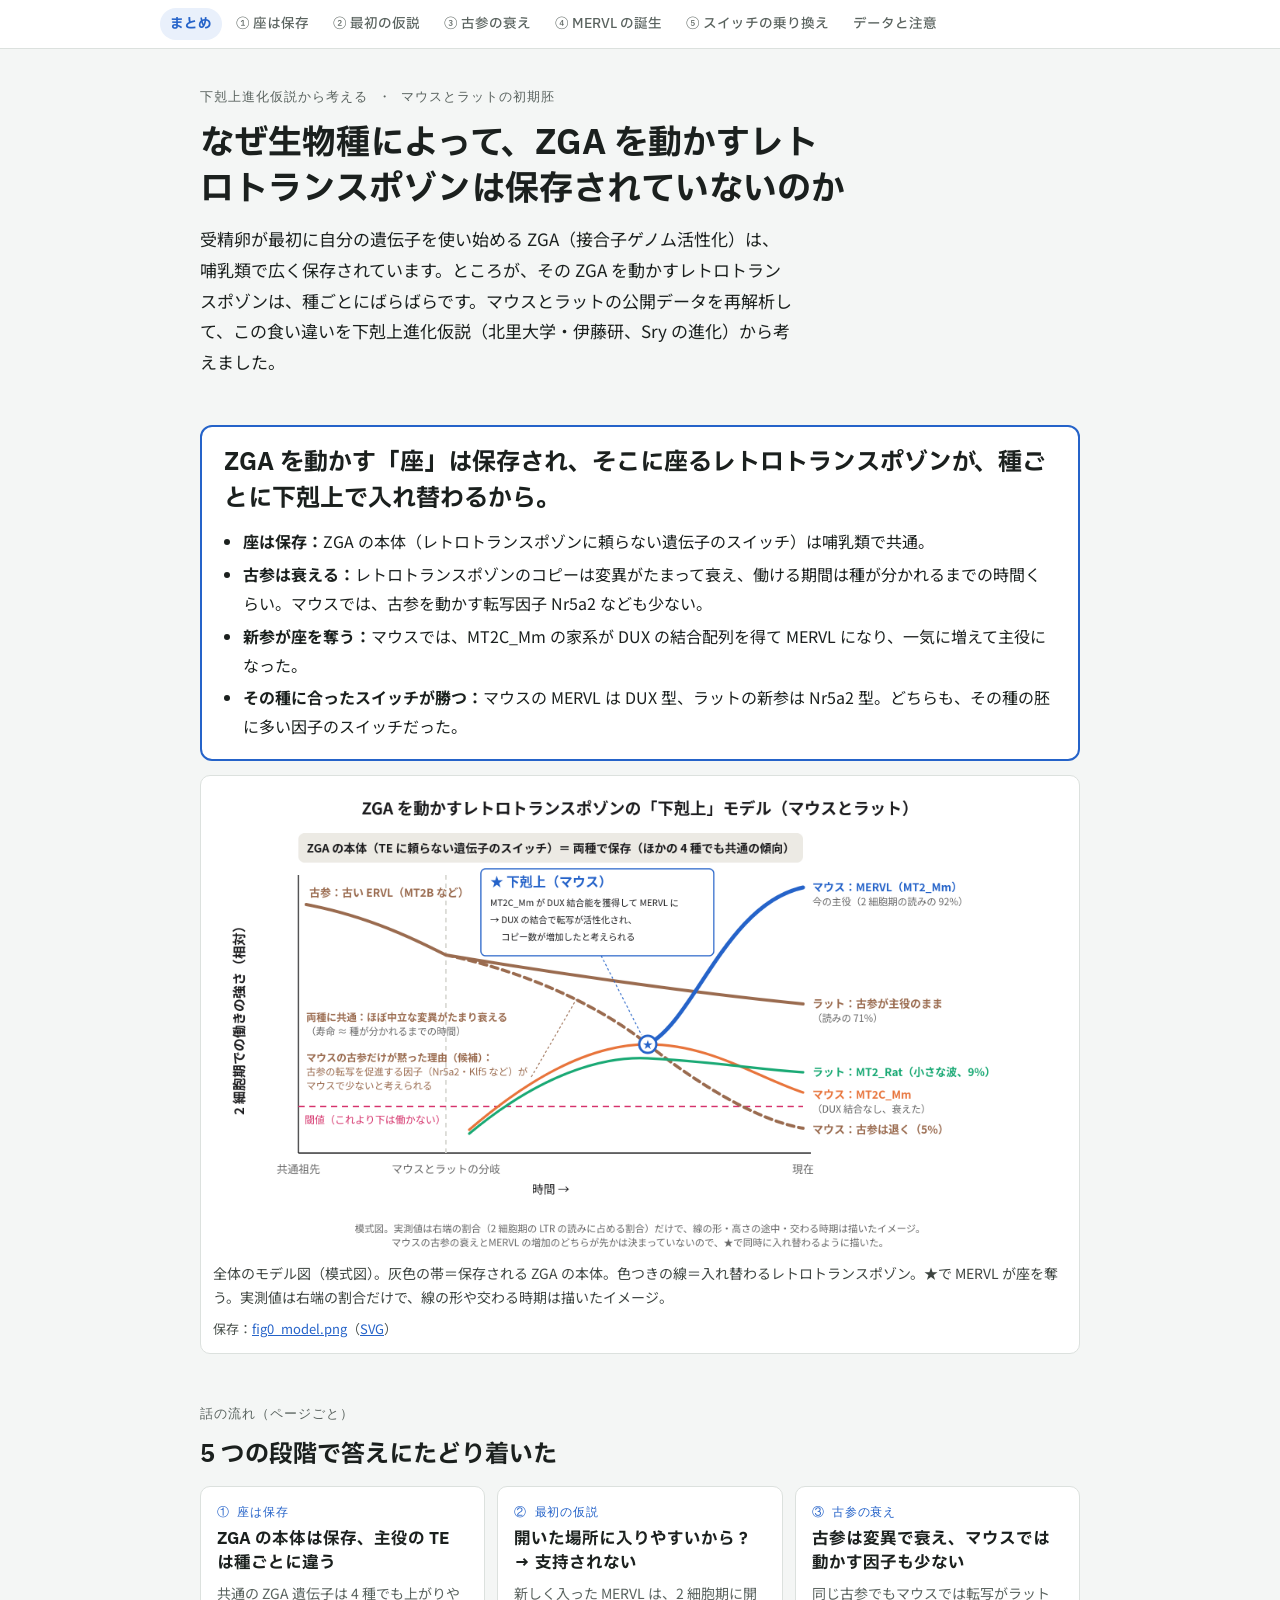
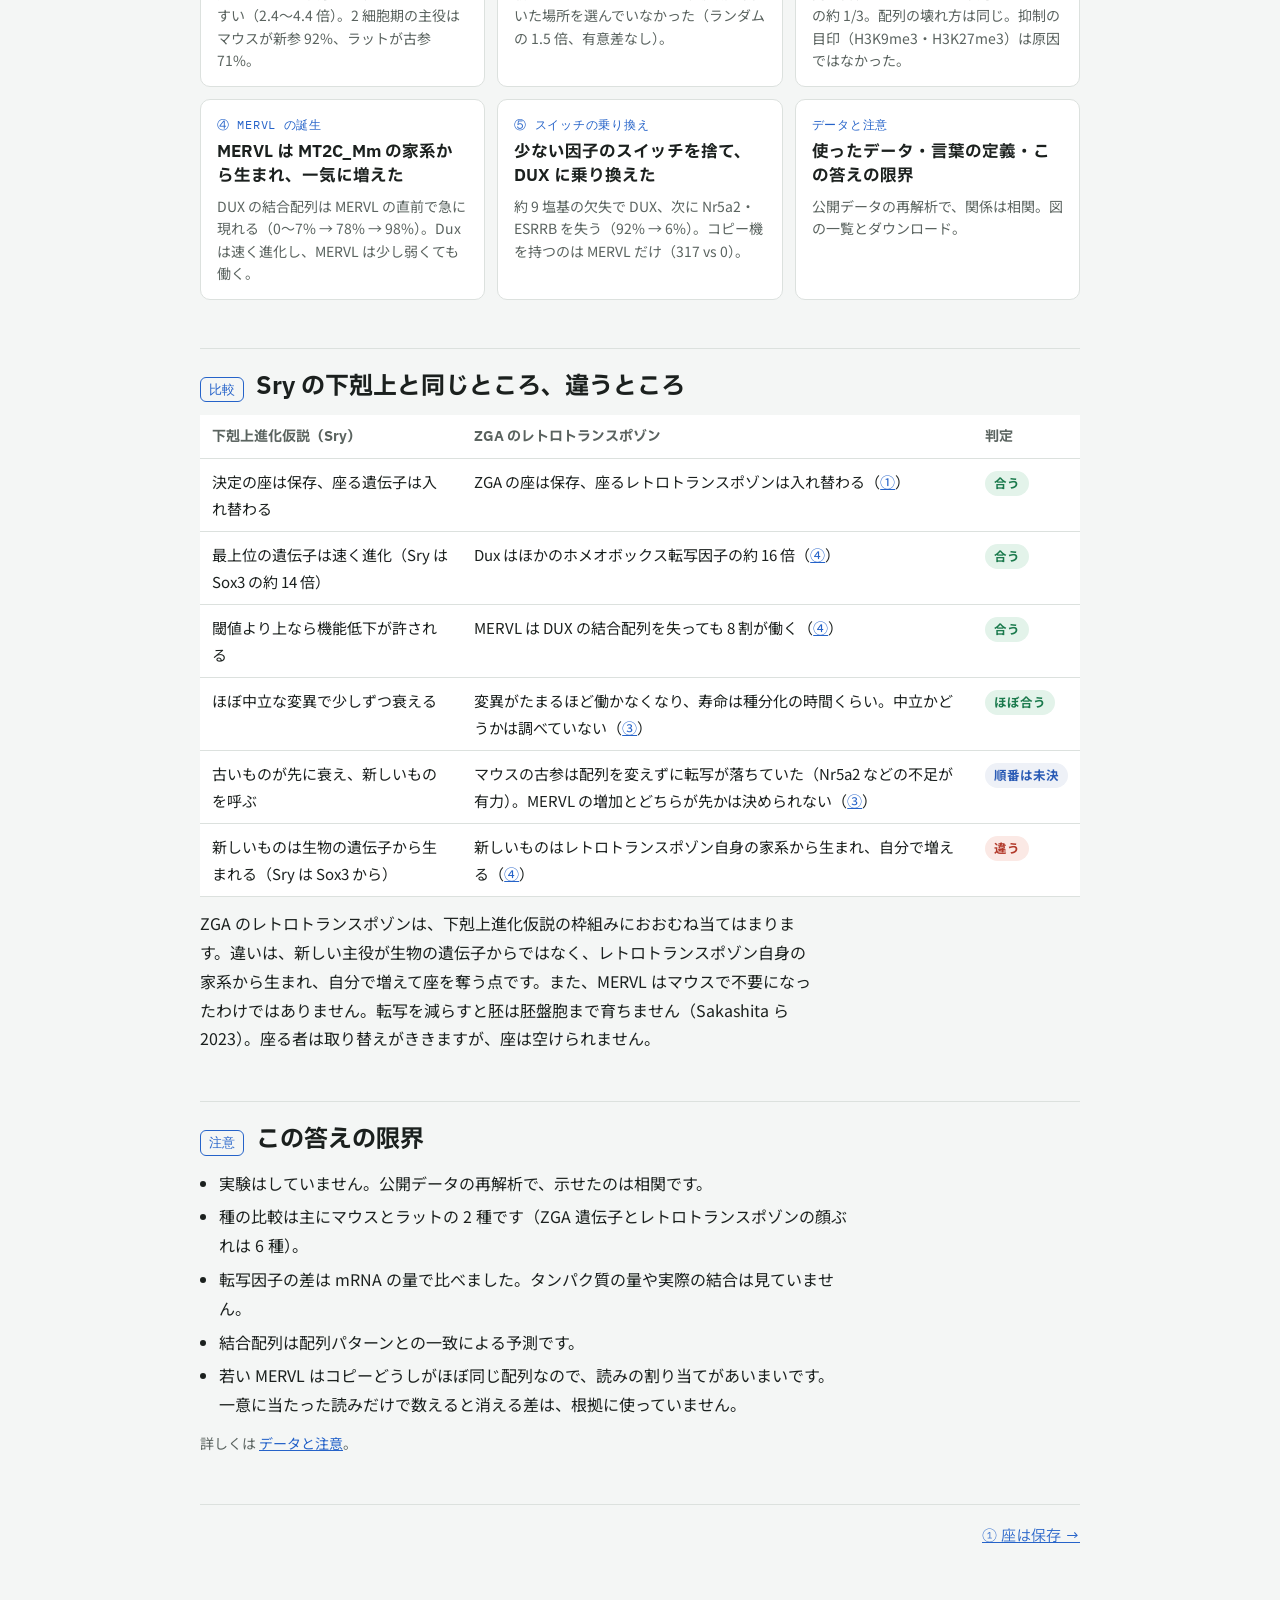
==== index.html @ dafab2cf "ZGA gekokujo site" ====
<!doctype html>
<html lang="ja"><head>
<meta name="robots" content="noindex"><meta charset="utf-8">
<meta name="viewport" content="width=device-width,initial-scale=1,viewport-fit=cover">
<style>:root{padding-top:env(safe-area-inset-top,0px);padding-bottom:env(safe-area-inset-bottom,0px)}img{max-width:100%}[hidden]{display:none!important}</style>
<title>レトロトランスポゾンの下剋上</title>
<meta name="claude:viewport-fit-sides" content="cover">
<link rel="preconnect" href="https://fonts.googleapis.com">
<link rel="stylesheet" href="https://fonts.googleapis.com/css2?family=IBM+Plex+Sans+JP:wght@500;700&family=Noto+Sans+JP:wght@400;500;700&family=IBM+Plex+Mono:wght@500&display=swap">
<link rel="stylesheet" href="style.css">
</head><body>
<nav class="site wrap" aria-label="ページ"><div class="in"><a href="index.html" aria-current="page">まとめ</a><a href="seat.html">① 座は保存</a><a href="insertion.html">② 最初の仮説</a><a href="decline.html">③ 古参の衰え</a><a href="origin.html">④ MERVL の誕生</a><a href="switch.html">⑤ スイッチの乗り換え</a><a href="methods.html">データと注意</a></div></nav>
<div class="wrap"><main>
<header class="page">
  <span class="kicker">下剋上進化仮説から考える ・ マウスとラットの初期胚</span>
  <h1>なぜ生物種によって、ZGA を動かすレトロトランスポゾンは保存されていないのか</h1>
  <p class="lead">受精卵が最初に自分の遺伝子を使い始める ZGA（接合子ゲノム活性化）は、哺乳類で広く保存されています。ところが、その ZGA を動かすレトロトランスポゾンは、種ごとにばらばらです。マウスとラットの公開データを再解析して、この食い違いを下剋上進化仮説（北里大学・伊藤研、Sry の進化）から考えました。</p>
</header>

<section>
  <div class="answer">
    <span class="big">ZGA を動かす「座」は保存され、そこに座るレトロトランスポゾンが、種ごとに下剋上で入れ替わるから。</span>
    <ul>
      <li><b>座は保存：</b>ZGA の本体（レトロトランスポゾンに頼らない遺伝子のスイッチ）は哺乳類で共通。</li>
      <li><b>古参は衰える：</b>レトロトランスポゾンのコピーは変異がたまって衰え、働ける期間は種が分かれるまでの時間くらい。マウスでは、古参を動かす転写因子 Nr5a2 なども少ない。</li>
      <li><b>新参が座を奪う：</b>マウスでは、MT2C_Mm の家系が DUX の結合配列を得て MERVL になり、一気に増えて主役になった。</li>
      <li><b>その種に合ったスイッチが勝つ：</b>マウスの MERVL は DUX 型、ラットの新参は Nr5a2 型。どちらも、その種の胚に多い因子のスイッチだった。</li>
    </ul>
  </div>
<div class="stack"><figure>
  <img src="figs/fig0_model.png" alt="横軸が時間、縦軸が 2 細胞期での働きの強さ。古い ERVL がマウスで衰え、DUX の結合配列を得た MERVL が主役になる。ラットでは古い ERVL が残る。" loading="lazy">
  <figcaption>全体のモデル図（模式図）。灰色の帯＝保存される ZGA の本体。色つきの線＝入れ替わるレトロトランスポゾン。★で MERVL が座を奪う。実測値は右端の割合だけで、線の形や交わる時期は描いたイメージ。</figcaption>
  <span class="dl">保存：<a href="figs/fig0_model.png" download>fig0_model.png</a>（<a href="figs/fig0_model.svg" download>SVG</a>）</span>
</figure></div>
</section>

<section>
  <span class="kicker">話の流れ（ページごと）</span>
  <h2>5 つの段階で答えにたどり着いた</h2>
  <div class="cards">
    <a class="card" href="seat.html"><span class="n">① 座は保存</span><b>ZGA の本体は保存、主役の TE は種ごとに違う</b><span class="s">共通の ZGA 遺伝子は 4 種でも上がりやすい（2.4〜4.4 倍）。2 細胞期の主役はマウスが新参 92%、ラットが古参 71%。</span></a>
    <a class="card" href="insertion.html"><span class="n">② 最初の仮説</span><b>開いた場所に入りやすいから？ → 支持されない</b><span class="s">新しく入った MERVL は、2 細胞期に開いた場所を選んでいなかった（ランダムの 1.5 倍、有意差なし）。</span></a>
    <a class="card" href="decline.html"><span class="n">③ 古参の衰え</span><b>古参は変異で衰え、マウスでは動かす因子も少ない</b><span class="s">同じ古参でもマウスでは転写がラットの約 1/3。配列の壊れ方は同じ。抑制の目印（H3K9me3・H3K27me3）は原因ではなかった。</span></a>
    <a class="card" href="origin.html"><span class="n">④ MERVL の誕生</span><b>MERVL は MT2C_Mm の家系から生まれ、一気に増えた</b><span class="s">DUX の結合配列は MERVL の直前で急に現れる（0〜7% → 78% → 98%）。Dux は速く進化し、MERVL は少し弱くても働く。</span></a>
    <a class="card" href="switch.html"><span class="n">⑤ スイッチの乗り換え</span><b>少ない因子のスイッチを捨て、DUX に乗り換えた</b><span class="s">約 9 塩基の欠失で DUX、次に Nr5a2・ESRRB を失う（92% → 6%）。コピー機を持つのは MERVL だけ（317 vs 0）。</span></a>
    <a class="card" href="methods.html"><span class="n">データと注意</span><b>使ったデータ・言葉の定義・この答えの限界</b><span class="s">公開データの再解析で、関係は相関。図の一覧とダウンロード。</span></a>
  </div>
</section>

<section class="stage">
  <div class="stagehead"><span class="step">比較</span><h2>Sry の下剋上と同じところ、違うところ</h2></div>
  <div class="tablewrap">
    <table>
      <thead><tr><th>下剋上進化仮説（Sry）</th><th>ZGA のレトロトランスポゾン</th><th>判定</th></tr></thead>
      <tbody>
        <tr><td>決定の座は保存、座る遺伝子は入れ替わる</td><td>ZGA の座は保存、座るレトロトランスポゾンは入れ替わる（<a href="seat.html">①</a>）</td><td><span class="pill ok">合う</span></td></tr>
        <tr><td>最上位の遺伝子は速く進化（Sry は Sox3 の約 14 倍）</td><td>Dux はほかのホメオボックス転写因子の約 16 倍（<a href="origin.html">④</a>）</td><td><span class="pill ok">合う</span></td></tr>
        <tr><td>閾値より上なら機能低下が許される</td><td>MERVL は DUX の結合配列を失っても 8 割が働く（<a href="origin.html">④</a>）</td><td><span class="pill ok">合う</span></td></tr>
        <tr><td>ほぼ中立な変異で少しずつ衰える</td><td>変異がたまるほど働かなくなり、寿命は種分化の時間くらい。中立かどうかは調べていない（<a href="decline.html">③</a>）</td><td><span class="pill ok">ほぼ合う</span></td></tr>
        <tr><td>古いものが先に衰え、新しいものを呼ぶ</td><td>マウスの古参は配列を変えずに転写が落ちていた（Nr5a2 などの不足が有力）。MERVL の増加とどちらが先かは決められない（<a href="decline.html">③</a>）</td><td><span class="pill mid">順番は未決</span></td></tr>
        <tr><td>新しいものは生物の遺伝子から生まれる（Sry は Sox3 から）</td><td>新しいものはレトロトランスポゾン自身の家系から生まれ、自分で増える（<a href="origin.html">④</a>）</td><td><span class="pill no">違う</span></td></tr>
      </tbody>
    </table>
  </div>
  <p>ZGA のレトロトランスポゾンは、下剋上進化仮説の枠組みにおおむね当てはまります。違いは、新しい主役が生物の遺伝子からではなく、レトロトランスポゾン自身の家系から生まれ、自分で増えて座を奪う点です。また、MERVL はマウスで不要になったわけではありません。転写を減らすと胚は胚盤胞まで育ちません（Sakashita ら 2023）。座る者は取り替えがききますが、座は空けられません。</p>
</section>

<section class="stage">
  <div class="stagehead"><span class="step">注意</span><h2>この答えの限界</h2></div>
  <ul class="plain">
    <li>実験はしていません。公開データの再解析で、示せたのは相関です。</li>
    <li>種の比較は主にマウスとラットの 2 種です（ZGA 遺伝子とレトロトランスポゾンの顔ぶれは 6 種）。</li>
    <li>転写因子の差は mRNA の量で比べました。タンパク質の量や実際の結合は見ていません。</li>
    <li>結合配列は配列パターンとの一致による予測です。</li>
    <li>若い MERVL はコピーどうしがほぼ同じ配列なので、読みの割り当てがあいまいです。一意に当たった読みだけで数えると消える差は、根拠に使っていません。</li>
  </ul>
  <p class="note">詳しくは <a href="methods.html">データと注意</a>。</p>
</section>

<div class="pager"><span></span><a href="seat.html">① 座は保存 →</a></div>
</main></div>
</body></html>
---- style.css ----
/* Layout: one reading column per page; a sticky page nav on top; the answer first, then evidence blocks, each a slide-sized unit with its figure. */
:root{
  --bg:#f4f6f5; --surface:#ffffff; --fg:#1b201e; --muted:#5a635f; --line:#dce1de;
  --new:#2563c9; --old:#9a6b4f; --rat:#19a974; --hl:#e9f0fb; --warn:#c2402f;
  --okbg:#e3f3ea; --okfg:#1b7a4d; --midbg:#eef1f7; --midfg:#2a5bb5; --nobg:#fbe9e5; --nofg:#b23a2b;
  --f-display:"IBM Plex Sans JP","Noto Sans JP",system-ui,sans-serif;
  --f-body:"Noto Sans JP","Hiragino Sans",system-ui,sans-serif;
  --f-mono:"IBM Plex Mono",ui-monospace,monospace;
}
@media (prefers-color-scheme: dark){:root:not([data-theme="light"]){
  --bg:#131716; --surface:#1c2120; --fg:#e7ebe9; --muted:#a2aba6; --line:#313835;
  --new:#6d9cf0; --old:#c99878; --rat:#4fcf9b; --hl:#1d2638; --warn:#ef7a68;
  --okbg:#183326; --okfg:#7fd6a6; --midbg:#1d2638; --midfg:#9dbcf3; --nobg:#3a201b; --nofg:#f19a8a; color-scheme:dark}}
:root[data-theme="dark"]{
  --bg:#131716; --surface:#1c2120; --fg:#e7ebe9; --muted:#a2aba6; --line:#313835;
  --new:#6d9cf0; --old:#c99878; --rat:#4fcf9b; --hl:#1d2638; --warn:#ef7a68;
  --okbg:#183326; --okfg:#7fd6a6; --midbg:#1d2638; --midfg:#9dbcf3; --nobg:#3a201b; --nofg:#f19a8a; color-scheme:dark}
html{-webkit-text-size-adjust:100%}
body{margin:0;background:var(--bg);color:var(--fg);font-family:var(--f-body);font-size:16px;line-height:1.8}
.wrap{padding-left:max(16px,env(safe-area-inset-left,0px));padding-right:max(16px,env(safe-area-inset-right,0px))}
body::before{content:"";position:fixed;inset:0 0 auto;height:env(safe-area-inset-top,0px);z-index:10;background:var(--surface)}
nav.site{position:sticky;top:env(safe-area-inset-top,0px);z-index:5;background:var(--surface);border-bottom:1px solid var(--line)}
nav.site .in{max-width:960px;margin:0 auto;display:flex;gap:4px;overflow-x:auto;padding-block:8px;scrollbar-width:thin}
nav.site a{flex:0 0 auto;font-family:var(--f-display);font-size:13.5px;font-weight:500;color:var(--muted);text-decoration:none;padding:4px 10px;border-radius:999px;white-space:nowrap}
nav.site a:hover{color:var(--fg);background:var(--hl)}
nav.site a[aria-current="page"]{color:var(--new);background:var(--hl);font-weight:700}
main{max-width:880px;margin:0 auto;padding-block:36px 80px;display:flex;flex-direction:column;gap:48px}
h1,h2,h3{font-family:var(--f-display);text-wrap:balance;line-height:1.35;margin:0}
h1{font-size:clamp(24px,4.4vw,34px)}
h2{font-size:clamp(20px,3vw,24px)}
h3{font-size:18px}
p{margin:0;max-width:68ch}
section{display:flex;flex-direction:column;gap:14px}
header.page{display:flex;flex-direction:column;gap:12px}
.kicker{font-family:var(--f-mono);font-size:13px;letter-spacing:.08em;color:var(--muted)}
.lead{font-size:17px;max-width:66ch}
.answer{background:var(--surface);border:2px solid var(--new);border-radius:12px;padding:18px 22px;display:flex;flex-direction:column;gap:10px}
.answer .big{font-family:var(--f-display);font-size:clamp(19px,3vw,24px);font-weight:700;line-height:1.5}
.answer ul{margin:0;padding-left:1.2em;display:flex;flex-direction:column;gap:4px}
.stage{display:flex;flex-direction:column;gap:12px;padding-top:22px;border-top:1px solid var(--line)}
.stagehead{display:flex;align-items:baseline;gap:12px;flex-wrap:wrap}
.step{font-family:var(--f-mono);font-size:13px;color:var(--new);border:1px solid var(--new);border-radius:6px;padding:0 8px;white-space:nowrap}
.slide{background:var(--hl);border-radius:8px;padding:12px 16px;font-weight:500;max-width:none}
.slide .lab{font-family:var(--f-mono);font-size:12px;color:var(--muted);display:block;letter-spacing:.06em}
figure{margin:0;background:#fff;border:1px solid var(--line);border-radius:10px;padding:12px;display:flex;flex-direction:column;gap:8px}
figure img{display:block;width:100%;height:auto}
figcaption{color:#3f4642;font-size:14px;line-height:1.7}
.dl{font-size:13px;color:#4a514c}
.dl a{color:#2563c9}
details.how{background:var(--surface);border:1px solid var(--line);border-radius:8px;padding:8px 14px;font-size:14px}
details.how summary{cursor:pointer;color:var(--muted);font-family:var(--f-display)}
details.how summary::before{content:"▽ "}
details.how[open] summary::before{content:"△ "}
details.how ul{margin:8px 0 4px;padding-left:1.2em;display:flex;flex-direction:column;gap:4px}
.two{display:grid;grid-template-columns:1fr 1fr;gap:14px}
.two>*{min-width:0}
.stack{display:flex;flex-direction:column;gap:10px;min-width:0}
@media (max-width:660px){.two{grid-template-columns:1fr}}
.tablewrap{overflow-x:auto}
table{border-collapse:collapse;width:100%;min-width:560px;font-size:15px;background:var(--surface)}
th,td{padding:9px 12px;border-bottom:1px solid var(--line);text-align:left;vertical-align:top}
th{font-family:var(--f-display);font-size:14px;color:var(--muted)}
td.num,th.num{text-align:right;font-variant-numeric:tabular-nums;white-space:nowrap}
.pill{display:inline-block;font-size:12.5px;font-weight:700;padding:1px 9px;border-radius:999px;white-space:nowrap}
.ok{background:var(--okbg);color:var(--okfg)}.mid{background:var(--midbg);color:var(--midfg)}.no{background:var(--nobg);color:var(--nofg)}
.note{font-size:14px;color:var(--muted)}
ul.plain{margin:0;padding-left:1.2em;display:flex;flex-direction:column;gap:5px;max-width:70ch}
a{color:var(--new)}
a:focus-visible{outline:2px solid var(--new);outline-offset:2px}
.cards{display:grid;grid-template-columns:repeat(auto-fill,minmax(250px,1fr));gap:12px}
.card{display:flex;flex-direction:column;gap:6px;background:var(--surface);border:1px solid var(--line);border-radius:10px;padding:14px 16px;text-decoration:none;color:var(--fg)}
.card:hover{border-color:var(--new)}
.card .n{font-family:var(--f-mono);font-size:12px;color:var(--new);letter-spacing:.06em}
.card b{font-family:var(--f-display);font-size:16.5px;line-height:1.45}
.card span.s{font-size:14px;color:var(--muted);line-height:1.6}
.pager{display:flex;justify-content:space-between;gap:12px;flex-wrap:wrap;border-top:1px solid var(--line);padding-top:18px;font-family:var(--f-display);font-size:15px}
.warnbox{border:1px solid var(--warn);border-radius:10px;padding:12px 16px;font-size:14.5px;display:flex;flex-direction:column;gap:6px}
.warnbox b{color:var(--warn)}
@media (prefers-reduced-motion:reduce){*{transition:none!important}}
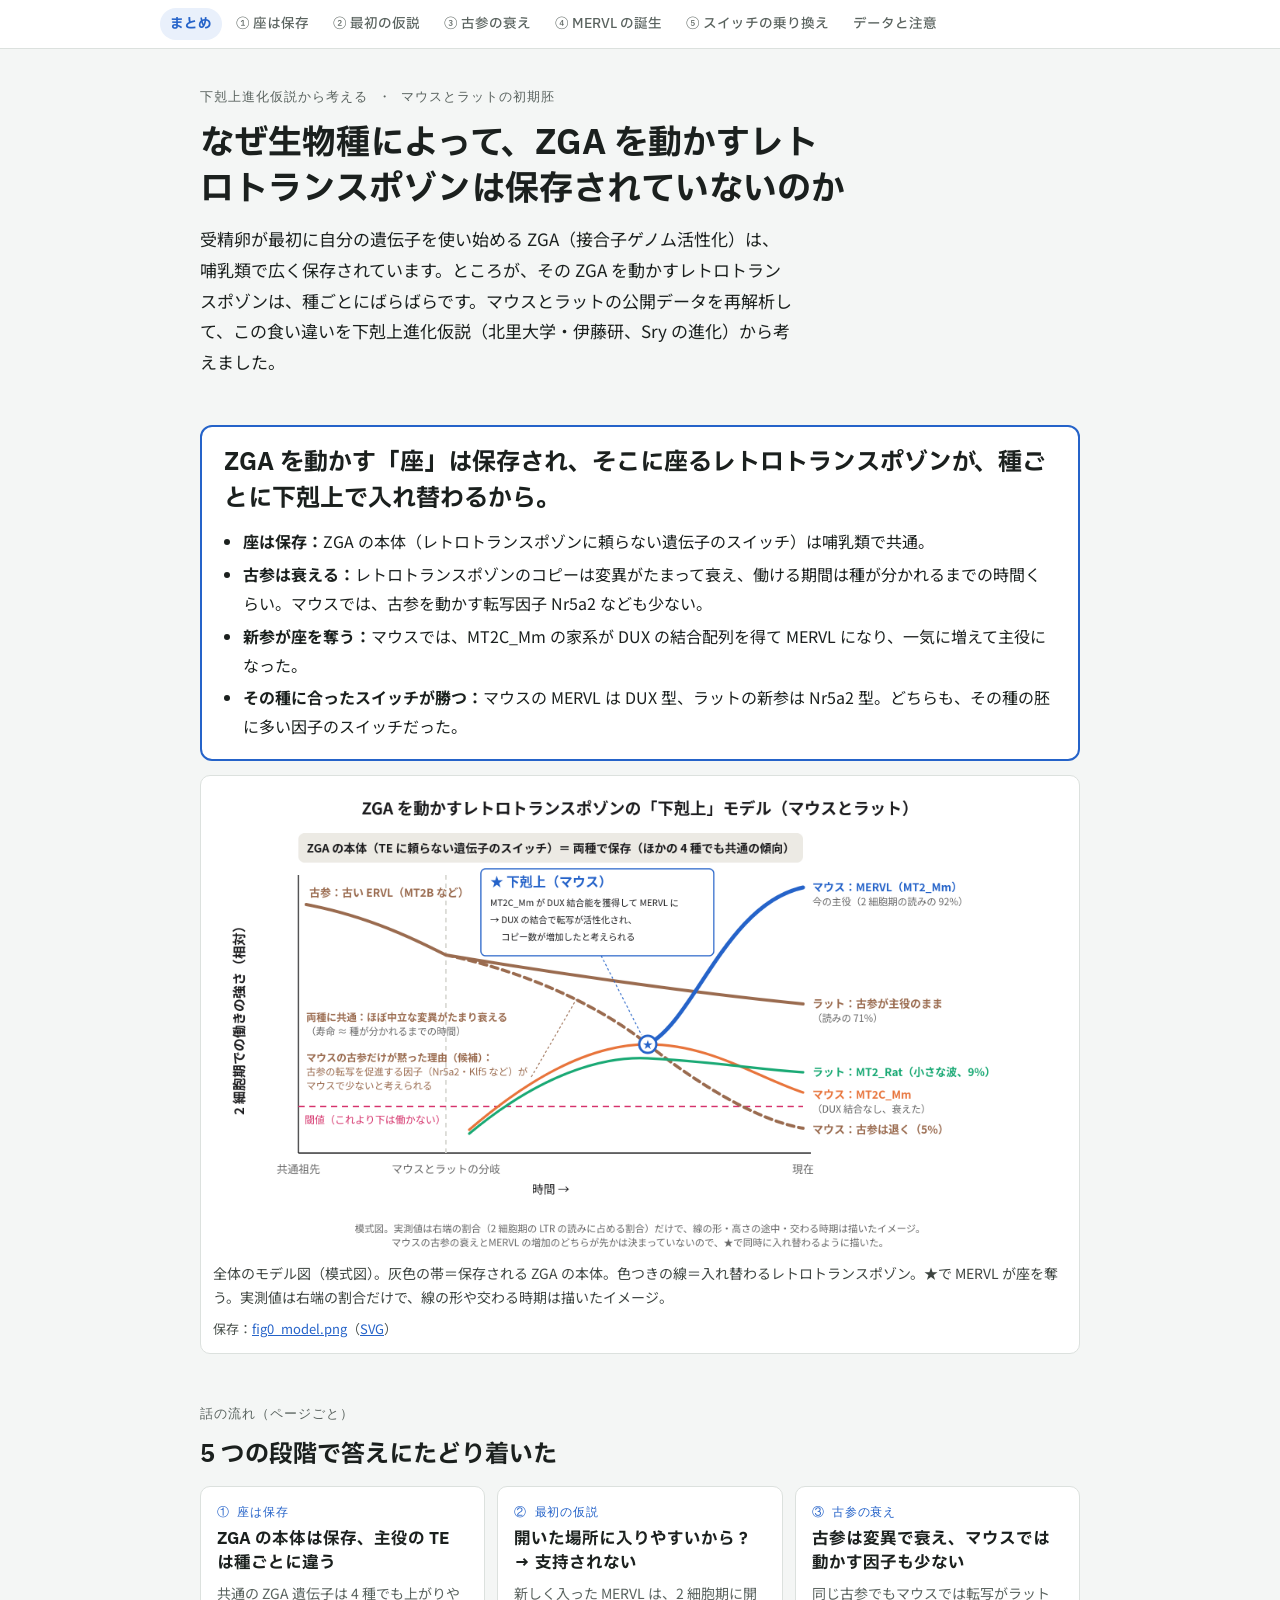
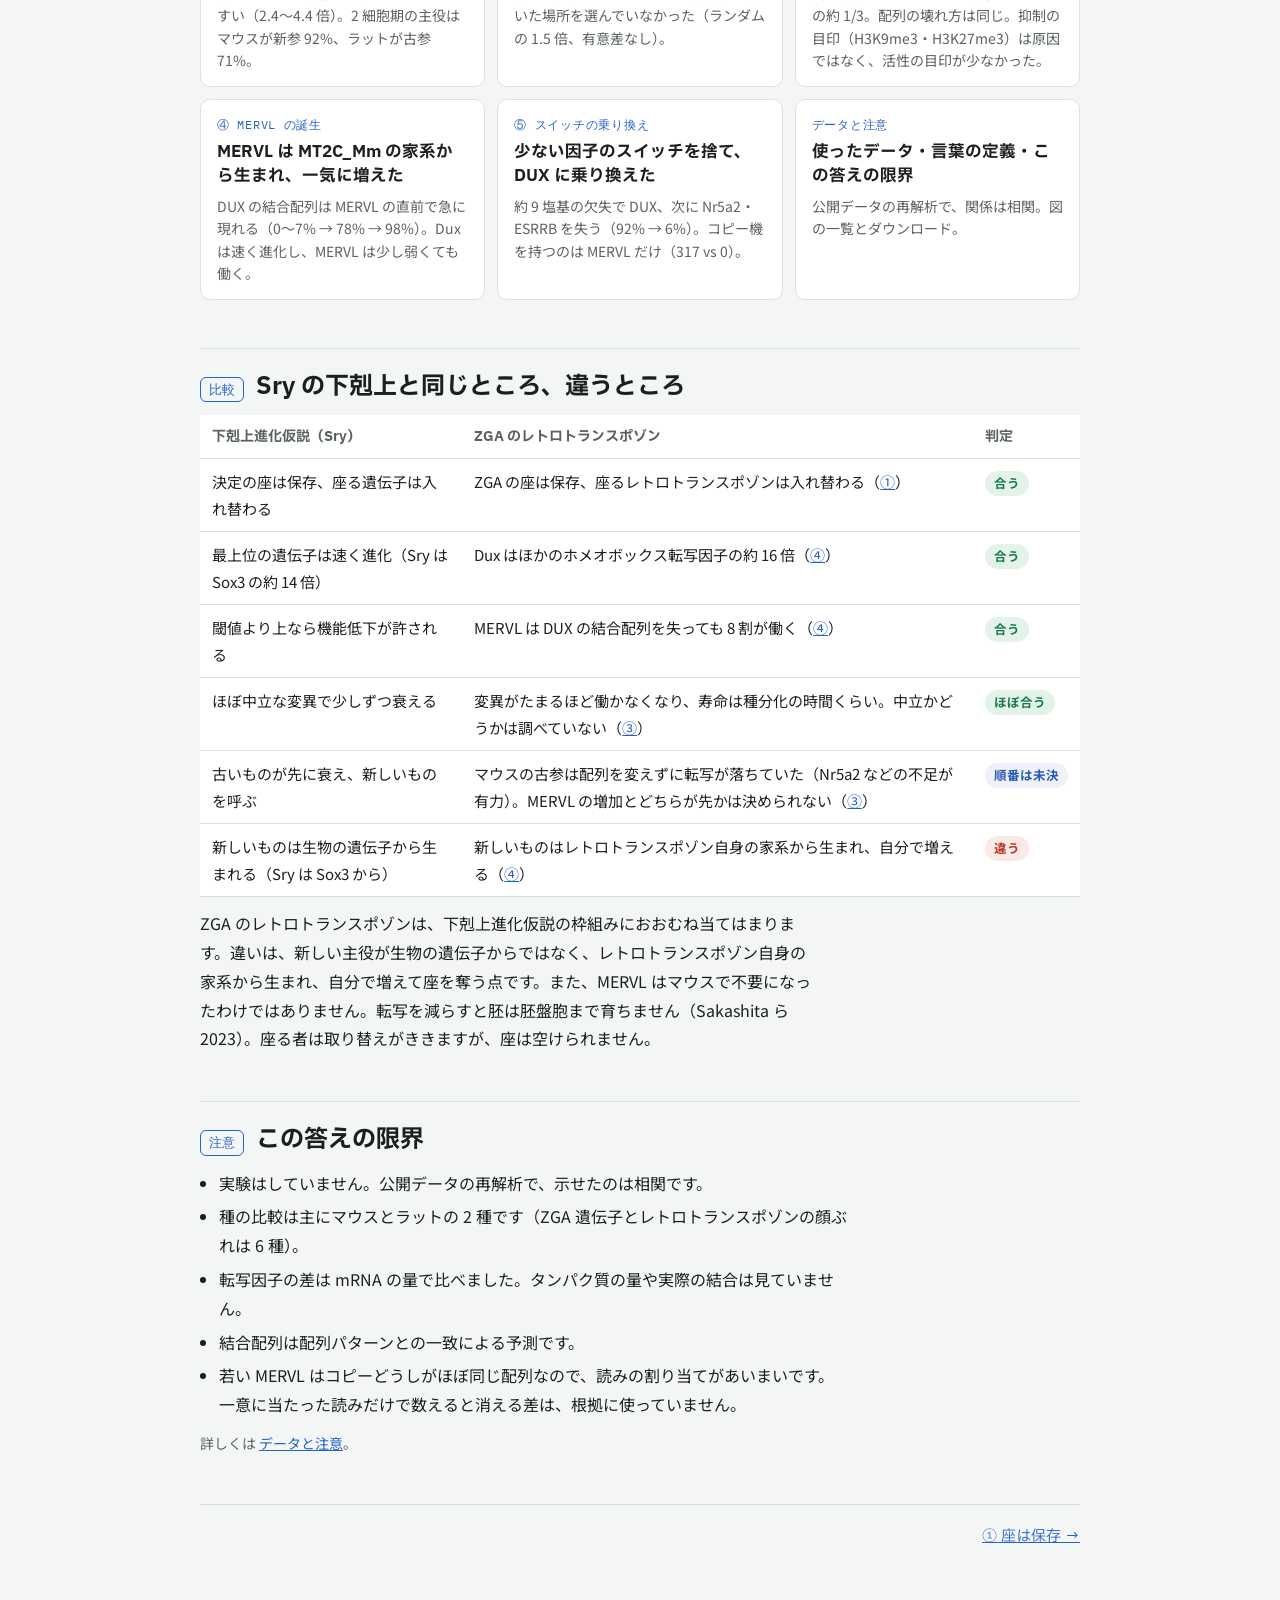
==== commit 234d8d8e: "Add final H3K9me3 (late 2C, spermatids) and H3K27me3 results" ====
--- a/index.html
+++ b/index.html
@@ -40,7 +40,7 @@
   <div class="cards">
     <a class="card" href="seat.html"><span class="n">① 座は保存</span><b>ZGA の本体は保存、主役の TE は種ごとに違う</b><span class="s">共通の ZGA 遺伝子は 4 種でも上がりやすい（2.4〜4.4 倍）。2 細胞期の主役はマウスが新参 92%、ラットが古参 71%。</span></a>
     <a class="card" href="insertion.html"><span class="n">② 最初の仮説</span><b>開いた場所に入りやすいから？ → 支持されない</b><span class="s">新しく入った MERVL は、2 細胞期に開いた場所を選んでいなかった（ランダムの 1.5 倍、有意差なし）。</span></a>
-    <a class="card" href="decline.html"><span class="n">③ 古参の衰え</span><b>古参は変異で衰え、マウスでは動かす因子も少ない</b><span class="s">同じ古参でもマウスでは転写がラットの約 1/3。配列の壊れ方は同じ。抑制の目印（H3K9me3・H3K27me3）は原因ではなかった。</span></a>
+    <a class="card" href="decline.html"><span class="n">③ 古参の衰え</span><b>古参は変異で衰え、マウスでは動かす因子も少ない</b><span class="s">同じ古参でもマウスでは転写がラットの約 1/3。配列の壊れ方は同じ。抑制の目印（H3K9me3・H3K27me3）は原因ではなく、活性の目印が少なかった。</span></a>
     <a class="card" href="origin.html"><span class="n">④ MERVL の誕生</span><b>MERVL は MT2C_Mm の家系から生まれ、一気に増えた</b><span class="s">DUX の結合配列は MERVL の直前で急に現れる（0〜7% → 78% → 98%）。Dux は速く進化し、MERVL は少し弱くても働く。</span></a>
     <a class="card" href="switch.html"><span class="n">⑤ スイッチの乗り換え</span><b>少ない因子のスイッチを捨て、DUX に乗り換えた</b><span class="s">約 9 塩基の欠失で DUX、次に Nr5a2・ESRRB を失う（92% → 6%）。コピー機を持つのは MERVL だけ（317 vs 0）。</span></a>
     <a class="card" href="methods.html"><span class="n">データと注意</span><b>使ったデータ・言葉の定義・この答えの限界</b><span class="s">公開データの再解析で、関係は相関。図の一覧とダウンロード。</span></a>
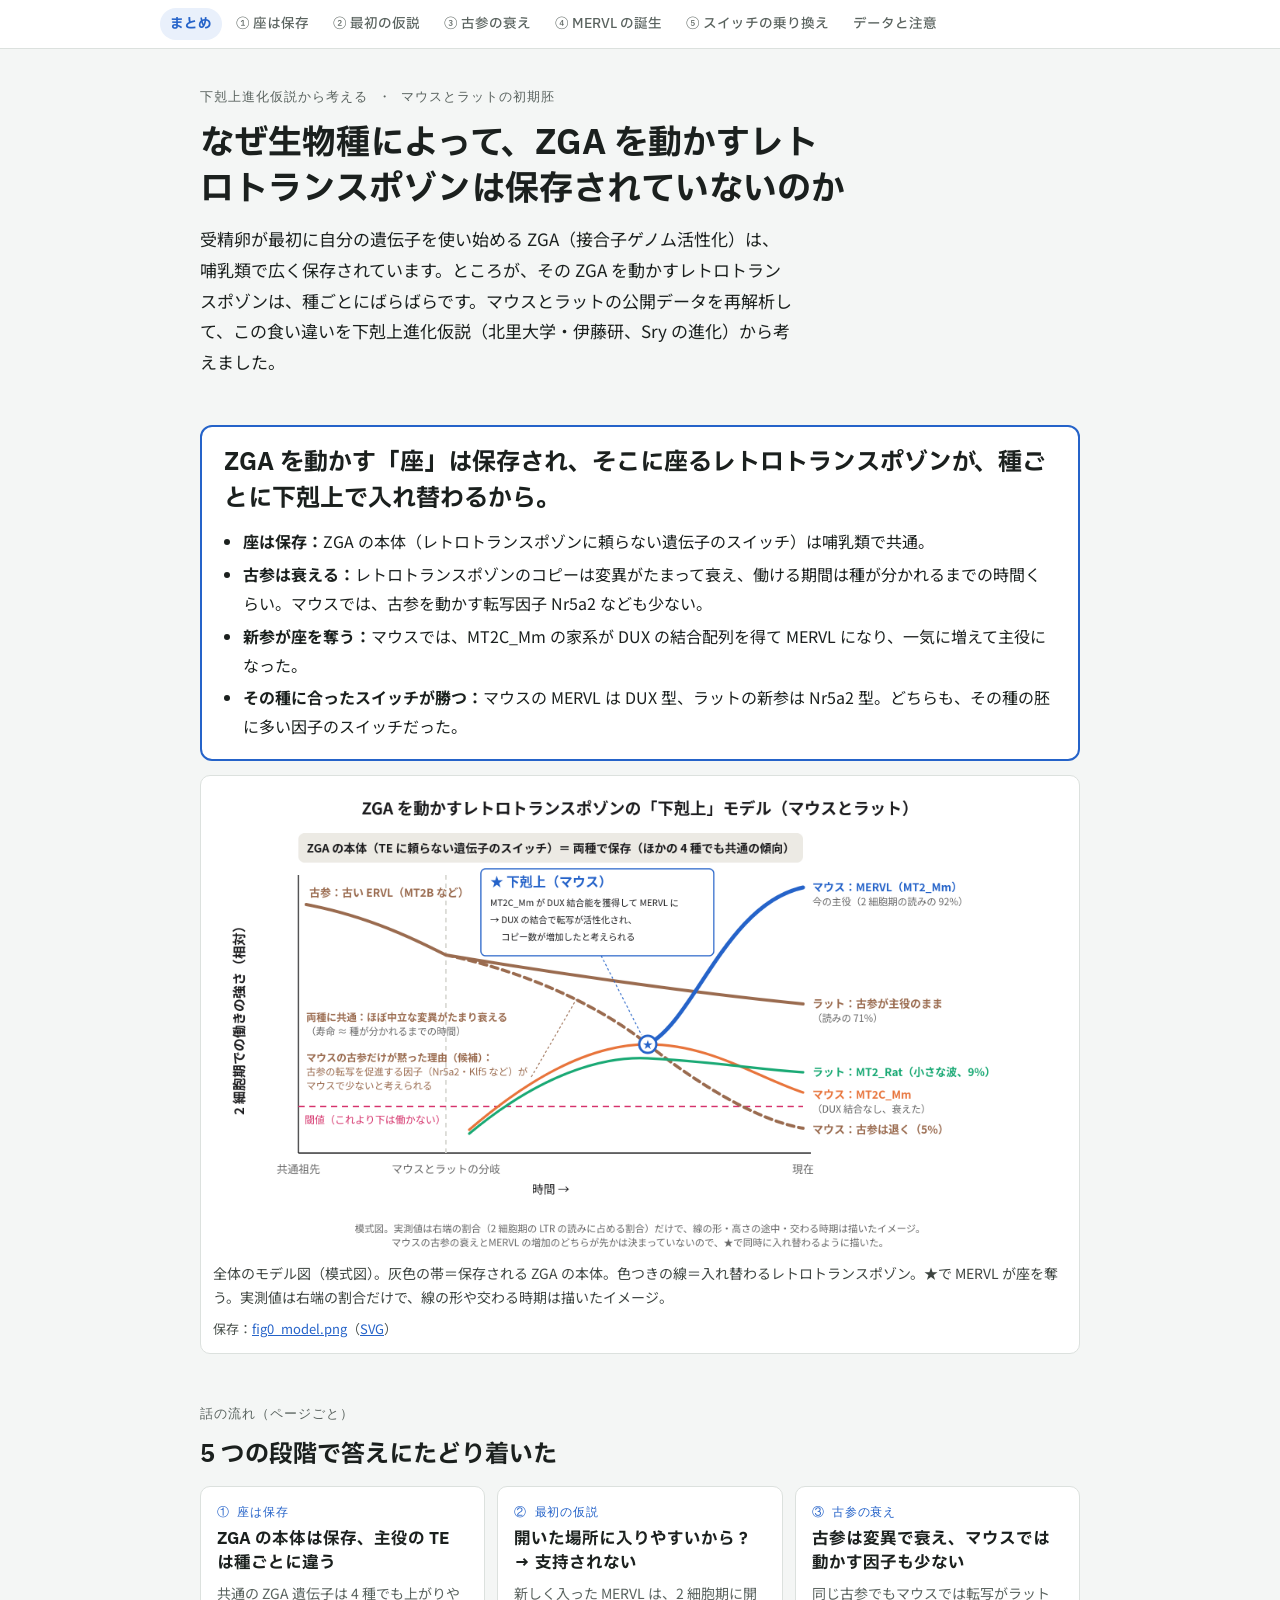
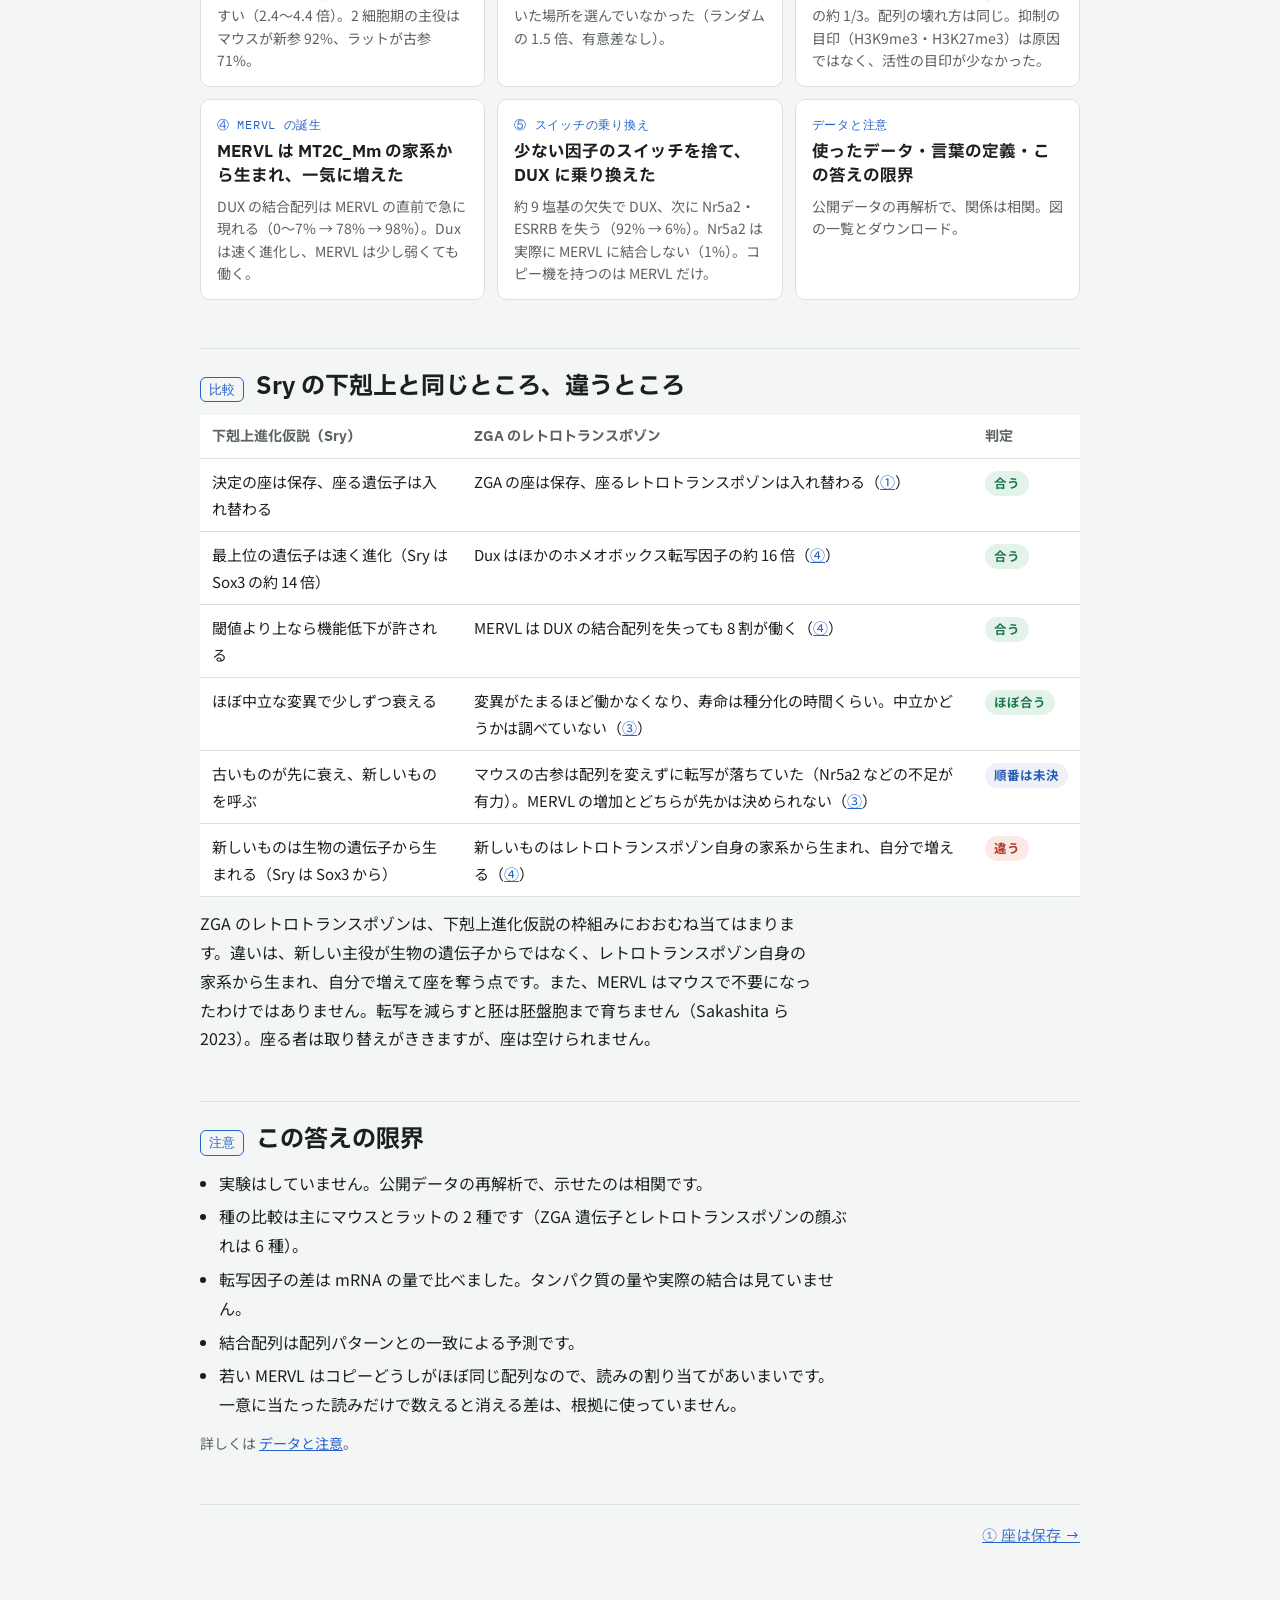
==== commit bd0baa81: "Add NR5A2 binding (CUT&RUN), EM recount and cross-species check" ====
--- a/index.html
+++ b/index.html
@@ -42,7 +42,7 @@
     <a class="card" href="insertion.html"><span class="n">② 最初の仮説</span><b>開いた場所に入りやすいから？ → 支持されない</b><span class="s">新しく入った MERVL は、2 細胞期に開いた場所を選んでいなかった（ランダムの 1.5 倍、有意差なし）。</span></a>
     <a class="card" href="decline.html"><span class="n">③ 古参の衰え</span><b>古参は変異で衰え、マウスでは動かす因子も少ない</b><span class="s">同じ古参でもマウスでは転写がラットの約 1/3。配列の壊れ方は同じ。抑制の目印（H3K9me3・H3K27me3）は原因ではなく、活性の目印が少なかった。</span></a>
     <a class="card" href="origin.html"><span class="n">④ MERVL の誕生</span><b>MERVL は MT2C_Mm の家系から生まれ、一気に増えた</b><span class="s">DUX の結合配列は MERVL の直前で急に現れる（0〜7% → 78% → 98%）。Dux は速く進化し、MERVL は少し弱くても働く。</span></a>
-    <a class="card" href="switch.html"><span class="n">⑤ スイッチの乗り換え</span><b>少ない因子のスイッチを捨て、DUX に乗り換えた</b><span class="s">約 9 塩基の欠失で DUX、次に Nr5a2・ESRRB を失う（92% → 6%）。コピー機を持つのは MERVL だけ（317 vs 0）。</span></a>
+    <a class="card" href="switch.html"><span class="n">⑤ スイッチの乗り換え</span><b>少ない因子のスイッチを捨て、DUX に乗り換えた</b><span class="s">約 9 塩基の欠失で DUX、次に Nr5a2・ESRRB を失う（92% → 6%）。Nr5a2 は実際に MERVL に結合しない（1%）。コピー機を持つのは MERVL だけ。</span></a>
     <a class="card" href="methods.html"><span class="n">データと注意</span><b>使ったデータ・言葉の定義・この答えの限界</b><span class="s">公開データの再解析で、関係は相関。図の一覧とダウンロード。</span></a>
   </div>
 </section>
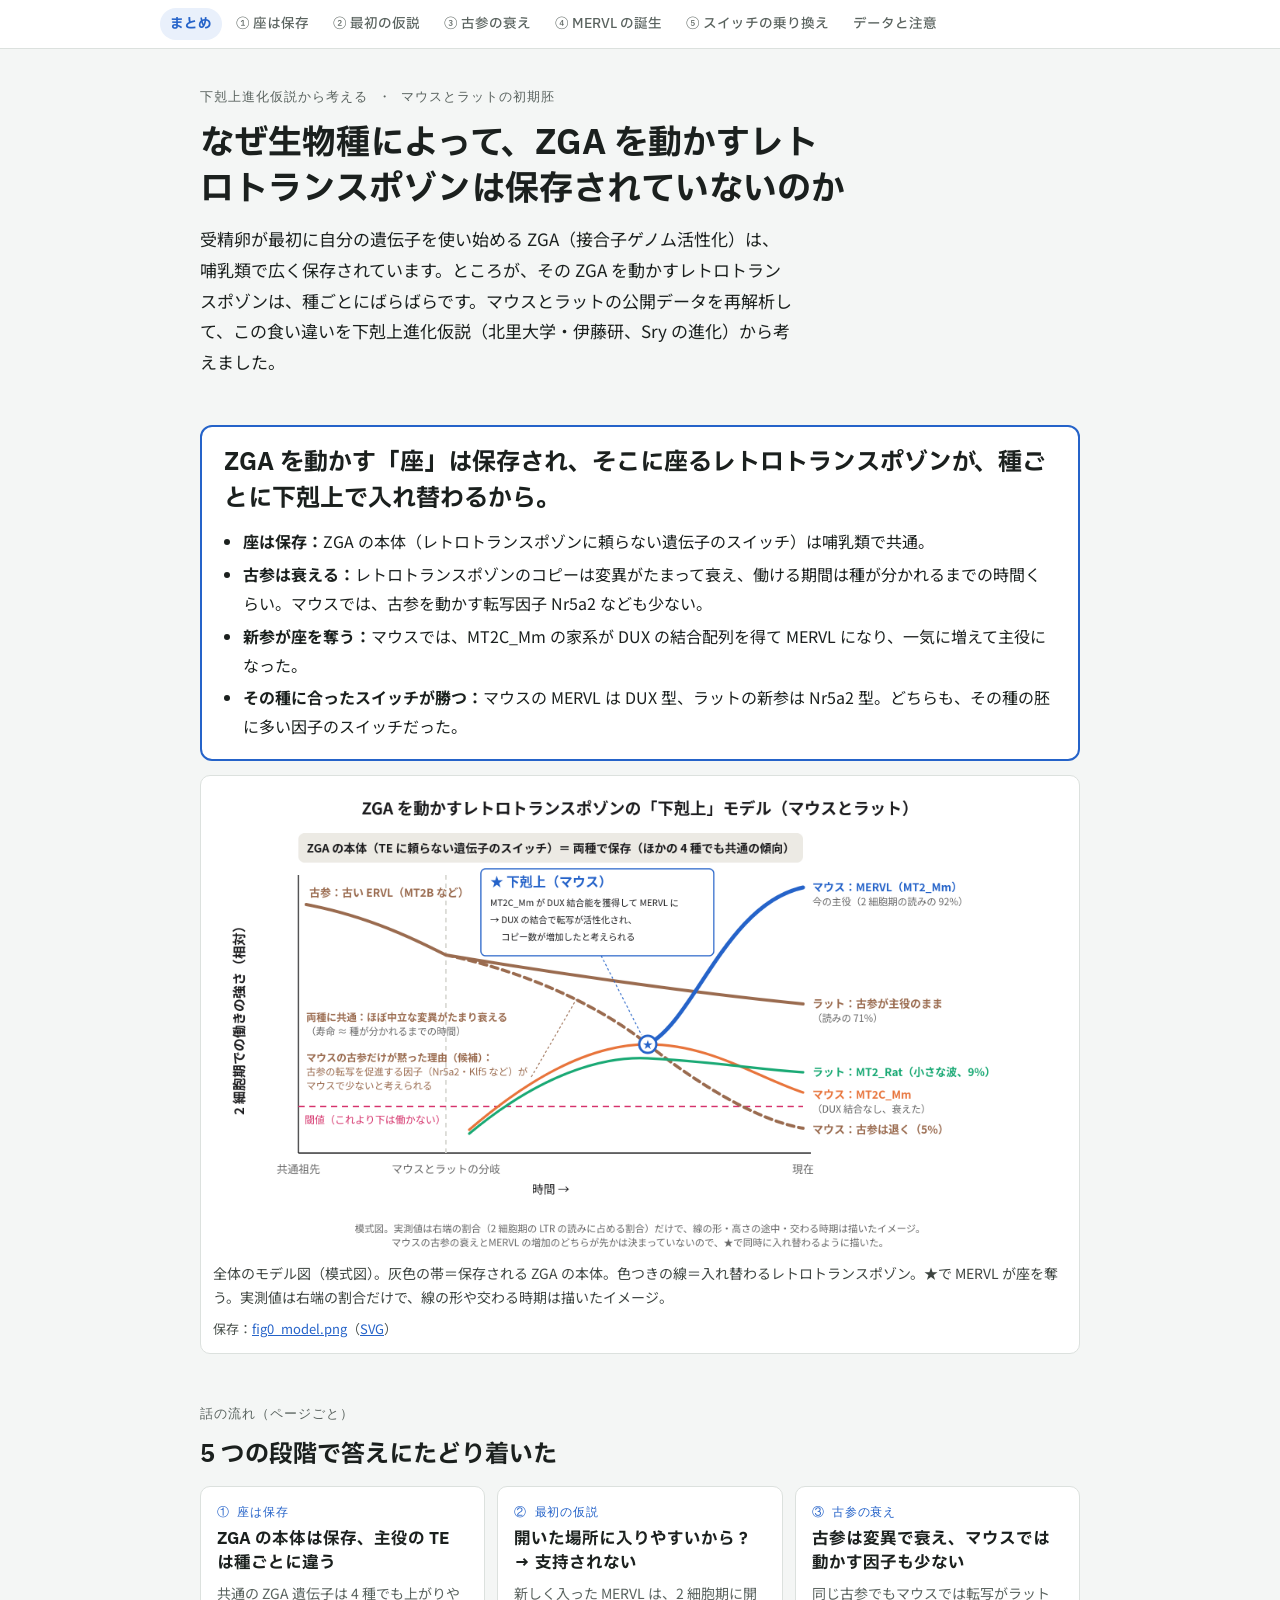
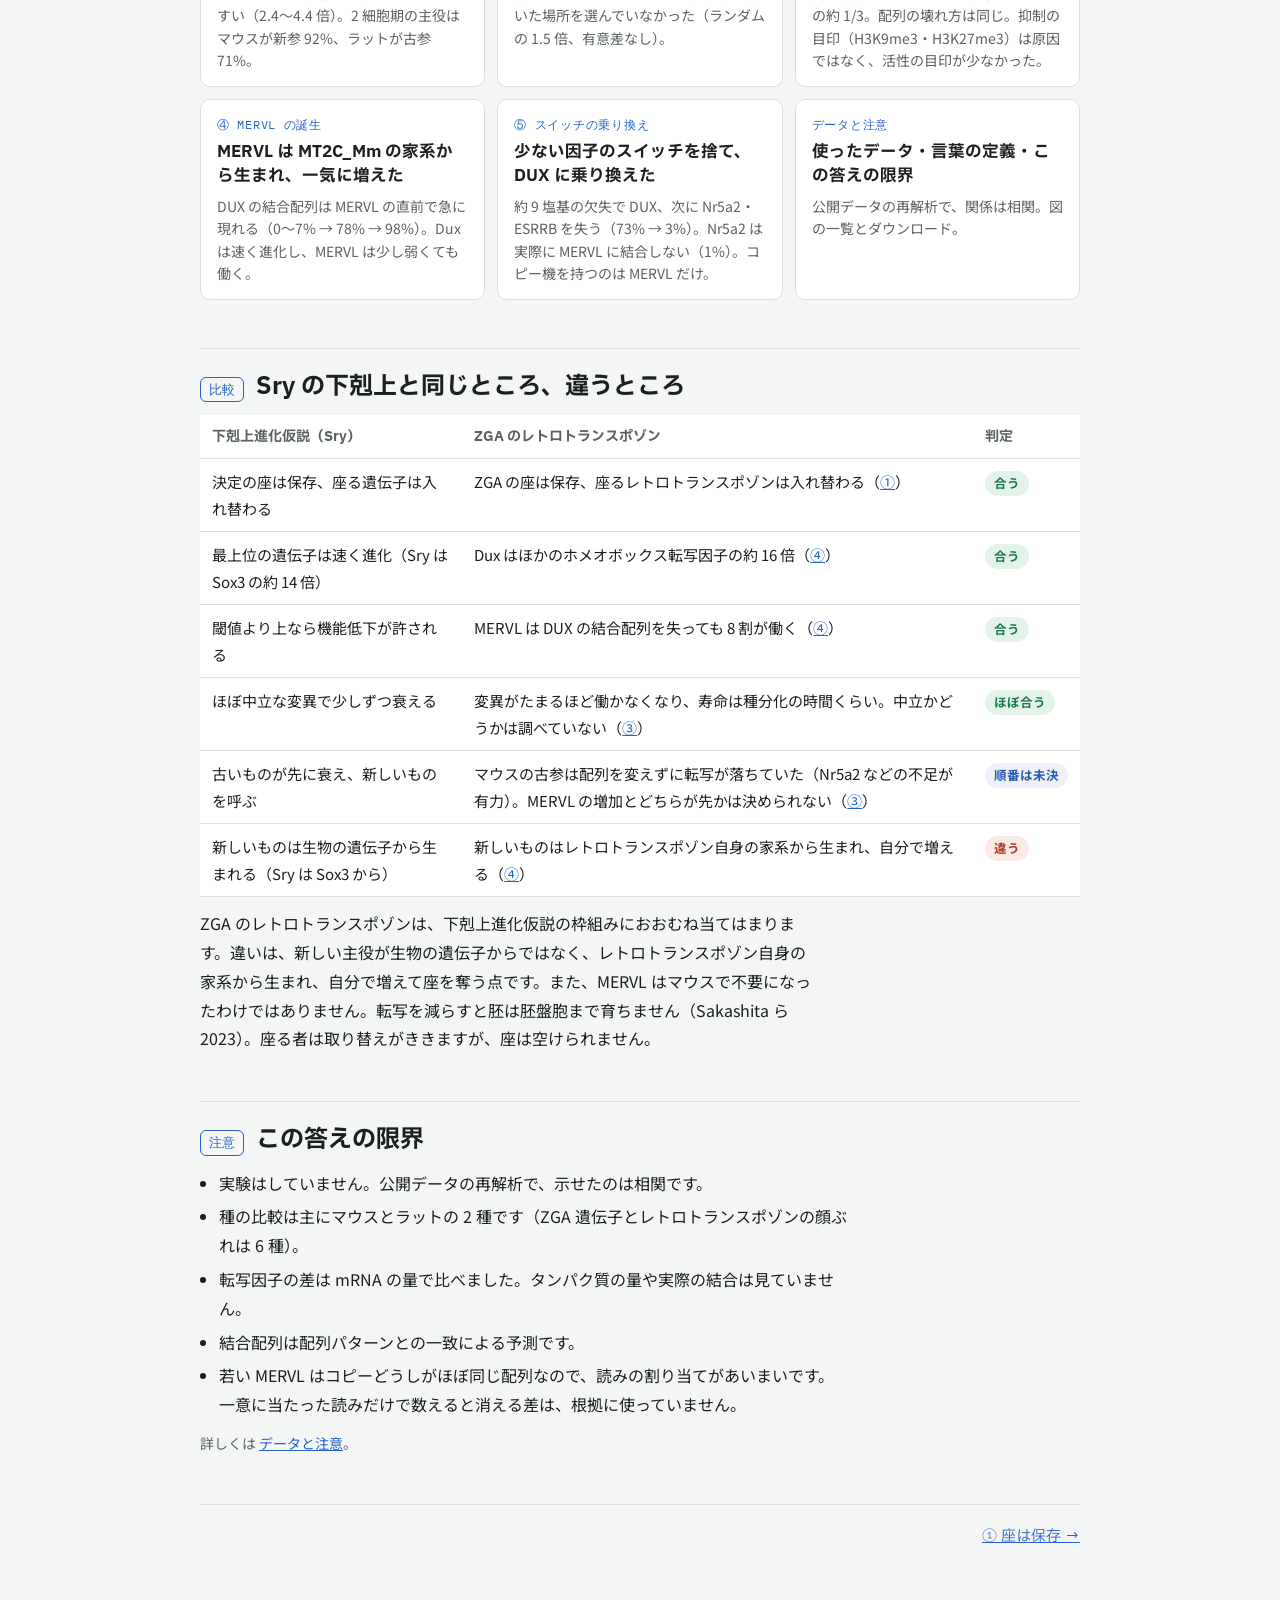
==== commit 03de2d07: "Use specificity-checked motif thresholds (Nr5a2/ESRRB 0.95, DUX 0.90); retract SRF-gain and KLF clai" ====
--- a/index.html
+++ b/index.html
@@ -42,7 +42,7 @@
     <a class="card" href="insertion.html"><span class="n">② 最初の仮説</span><b>開いた場所に入りやすいから？ → 支持されない</b><span class="s">新しく入った MERVL は、2 細胞期に開いた場所を選んでいなかった（ランダムの 1.5 倍、有意差なし）。</span></a>
     <a class="card" href="decline.html"><span class="n">③ 古参の衰え</span><b>古参は変異で衰え、マウスでは動かす因子も少ない</b><span class="s">同じ古参でもマウスでは転写がラットの約 1/3。配列の壊れ方は同じ。抑制の目印（H3K9me3・H3K27me3）は原因ではなく、活性の目印が少なかった。</span></a>
     <a class="card" href="origin.html"><span class="n">④ MERVL の誕生</span><b>MERVL は MT2C_Mm の家系から生まれ、一気に増えた</b><span class="s">DUX の結合配列は MERVL の直前で急に現れる（0〜7% → 78% → 98%）。Dux は速く進化し、MERVL は少し弱くても働く。</span></a>
-    <a class="card" href="switch.html"><span class="n">⑤ スイッチの乗り換え</span><b>少ない因子のスイッチを捨て、DUX に乗り換えた</b><span class="s">約 9 塩基の欠失で DUX、次に Nr5a2・ESRRB を失う（92% → 6%）。Nr5a2 は実際に MERVL に結合しない（1%）。コピー機を持つのは MERVL だけ。</span></a>
+    <a class="card" href="switch.html"><span class="n">⑤ スイッチの乗り換え</span><b>少ない因子のスイッチを捨て、DUX に乗り換えた</b><span class="s">約 9 塩基の欠失で DUX、次に Nr5a2・ESRRB を失う（73% → 3%）。Nr5a2 は実際に MERVL に結合しない（1%）。コピー機を持つのは MERVL だけ。</span></a>
     <a class="card" href="methods.html"><span class="n">データと注意</span><b>使ったデータ・言葉の定義・この答えの限界</b><span class="s">公開データの再解析で、関係は相関。図の一覧とダウンロード。</span></a>
   </div>
 </section>
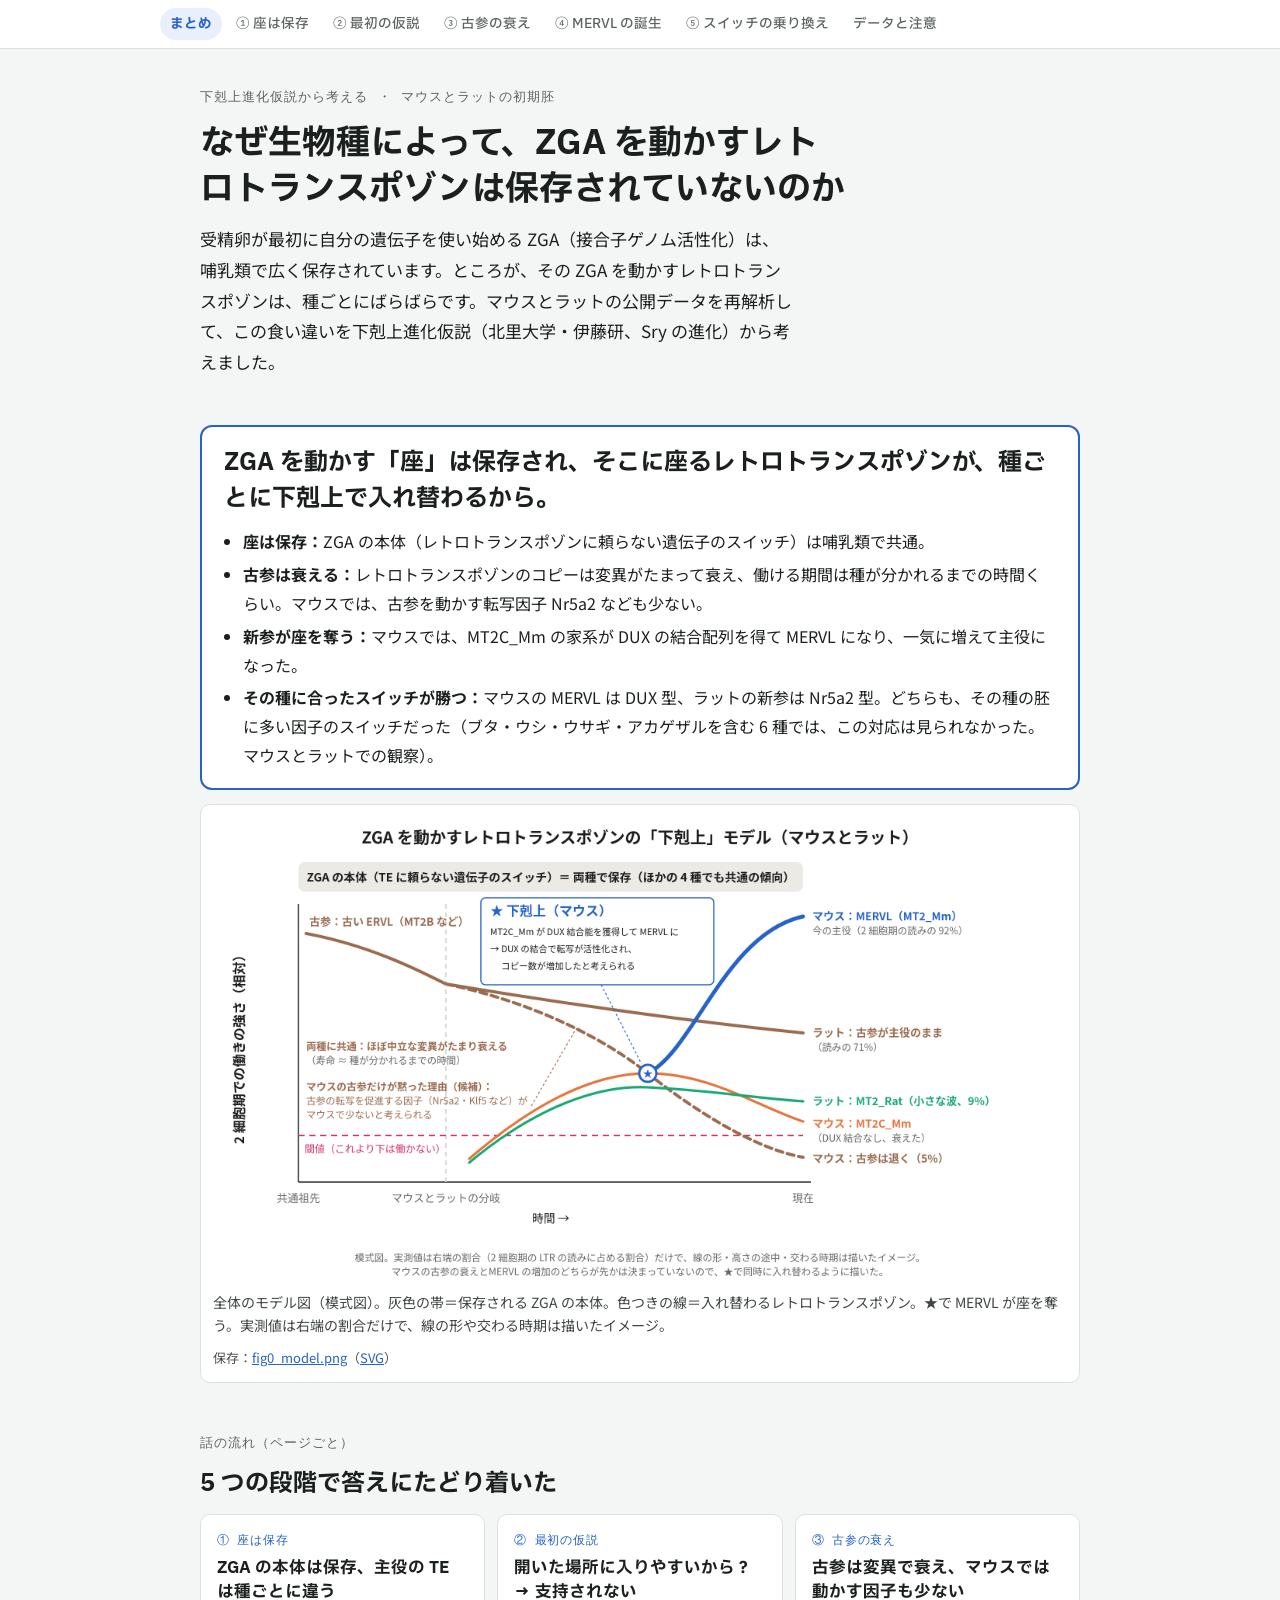
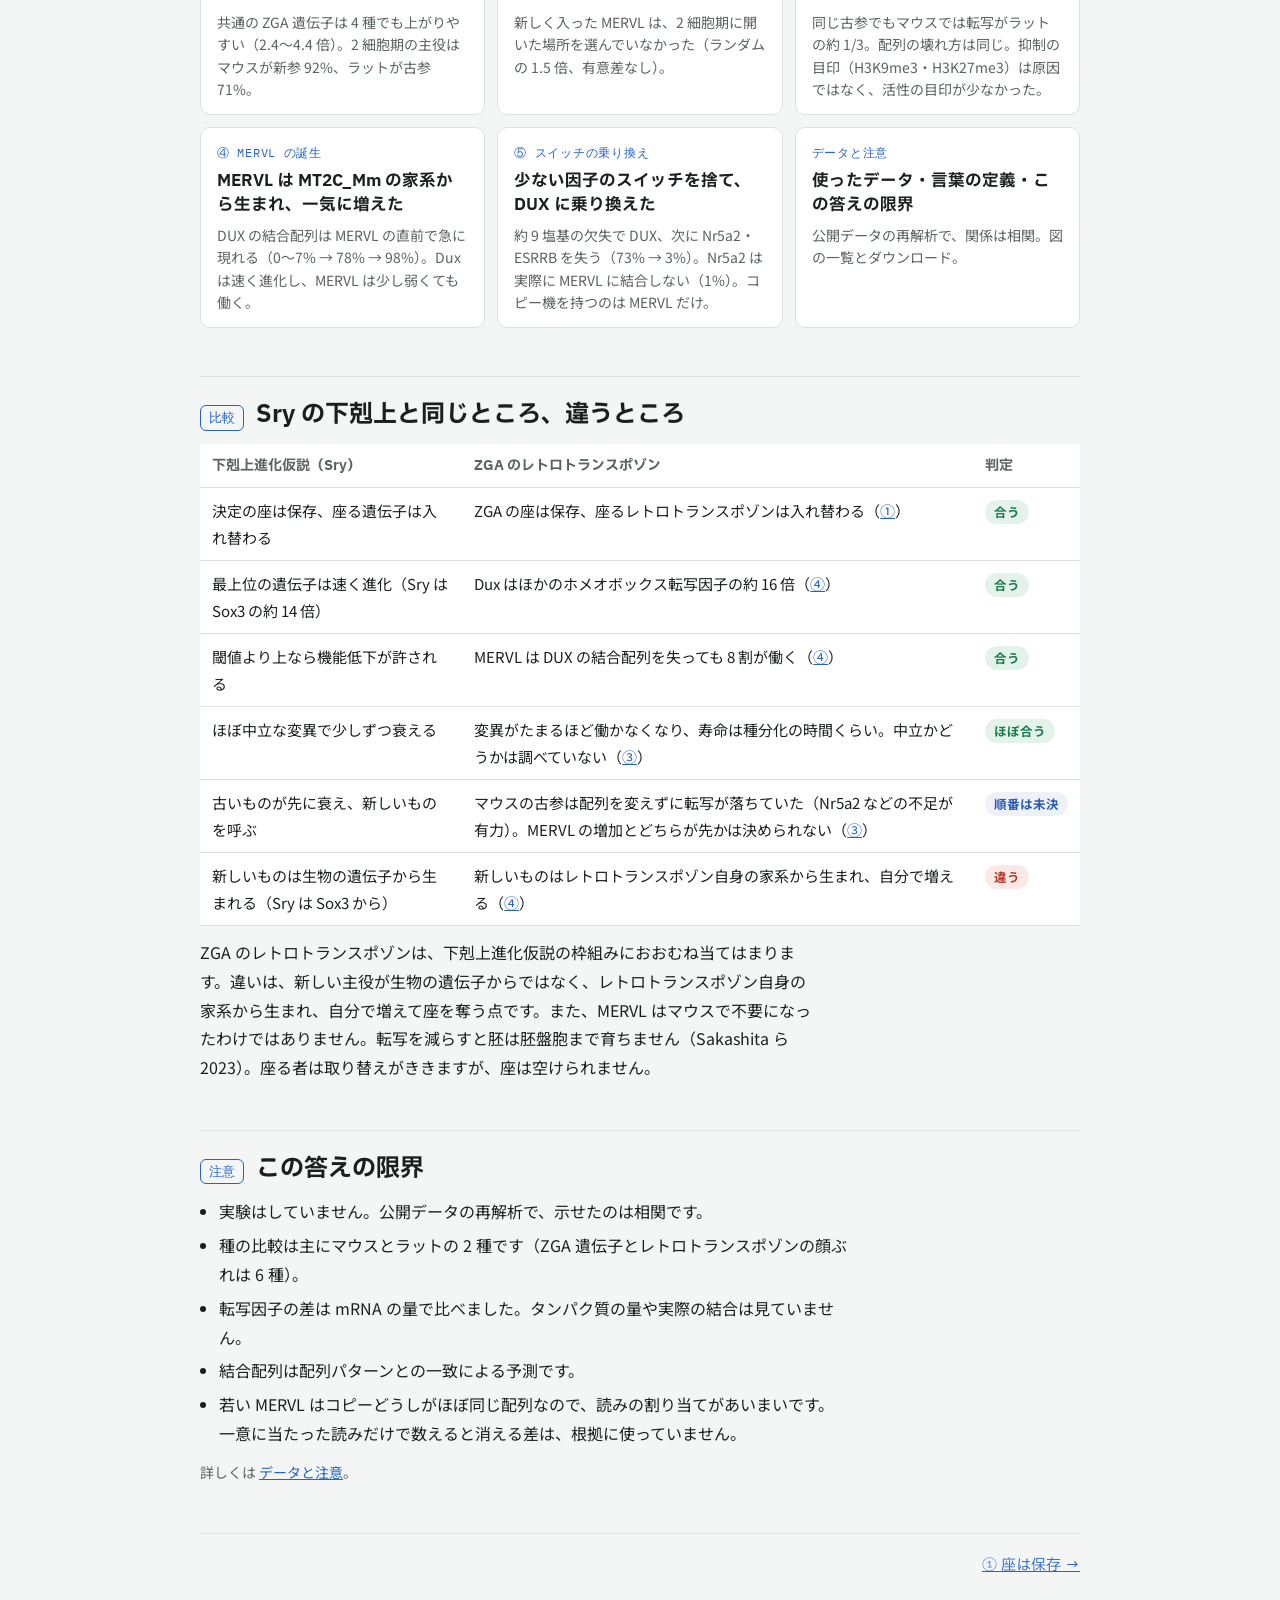
==== commit 619db287: "Six-species check with calibrated thresholds: mouse/rat contrast holds, no cross-species corresponde" ====
--- a/index.html
+++ b/index.html
@@ -24,7 +24,7 @@
       <li><b>座は保存：</b>ZGA の本体（レトロトランスポゾンに頼らない遺伝子のスイッチ）は哺乳類で共通。</li>
       <li><b>古参は衰える：</b>レトロトランスポゾンのコピーは変異がたまって衰え、働ける期間は種が分かれるまでの時間くらい。マウスでは、古参を動かす転写因子 Nr5a2 なども少ない。</li>
       <li><b>新参が座を奪う：</b>マウスでは、MT2C_Mm の家系が DUX の結合配列を得て MERVL になり、一気に増えて主役になった。</li>
-      <li><b>その種に合ったスイッチが勝つ：</b>マウスの MERVL は DUX 型、ラットの新参は Nr5a2 型。どちらも、その種の胚に多い因子のスイッチだった。</li>
+      <li><b>その種に合ったスイッチが勝つ：</b>マウスの MERVL は DUX 型、ラットの新参は Nr5a2 型。どちらも、その種の胚に多い因子のスイッチだった（ブタ・ウシ・ウサギ・アカゲザルを含む 6 種では、この対応は見られなかった。マウスとラットでの観察）。</li>
     </ul>
   </div>
 <div class="stack"><figure>
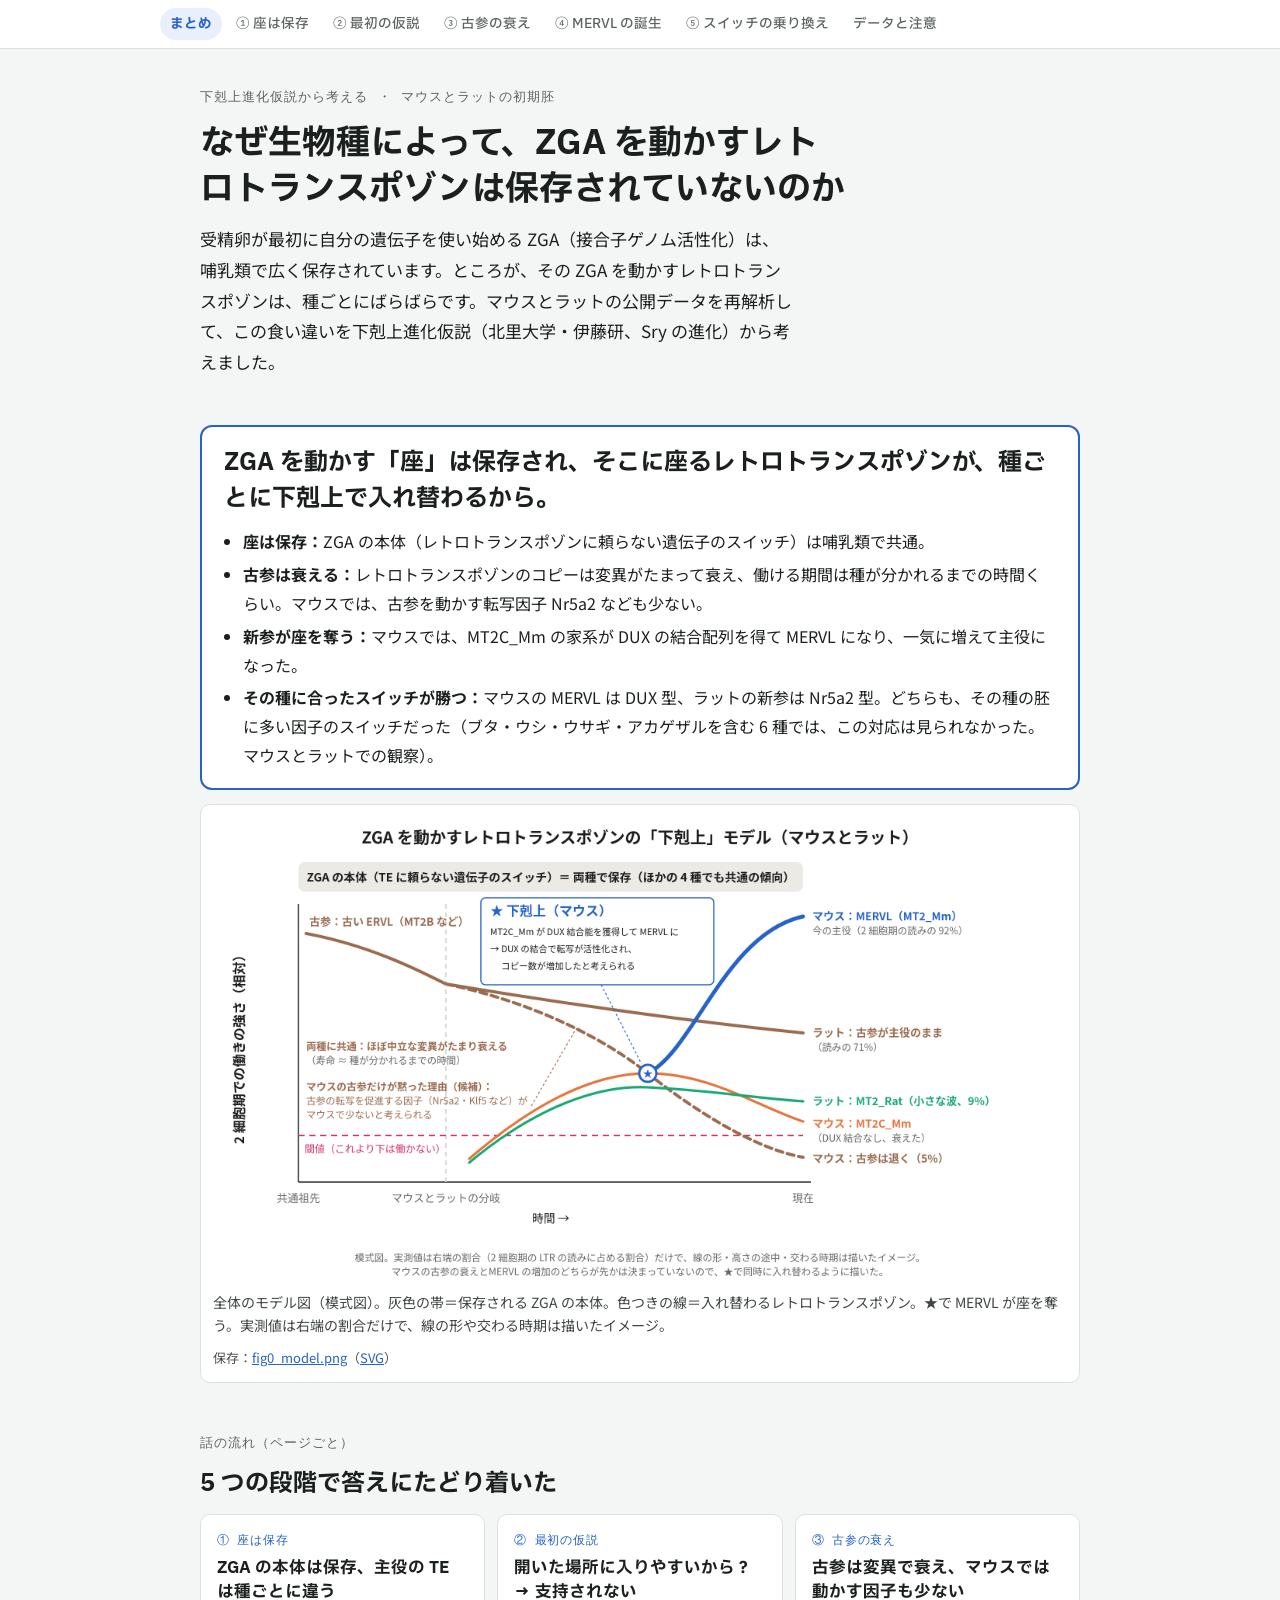
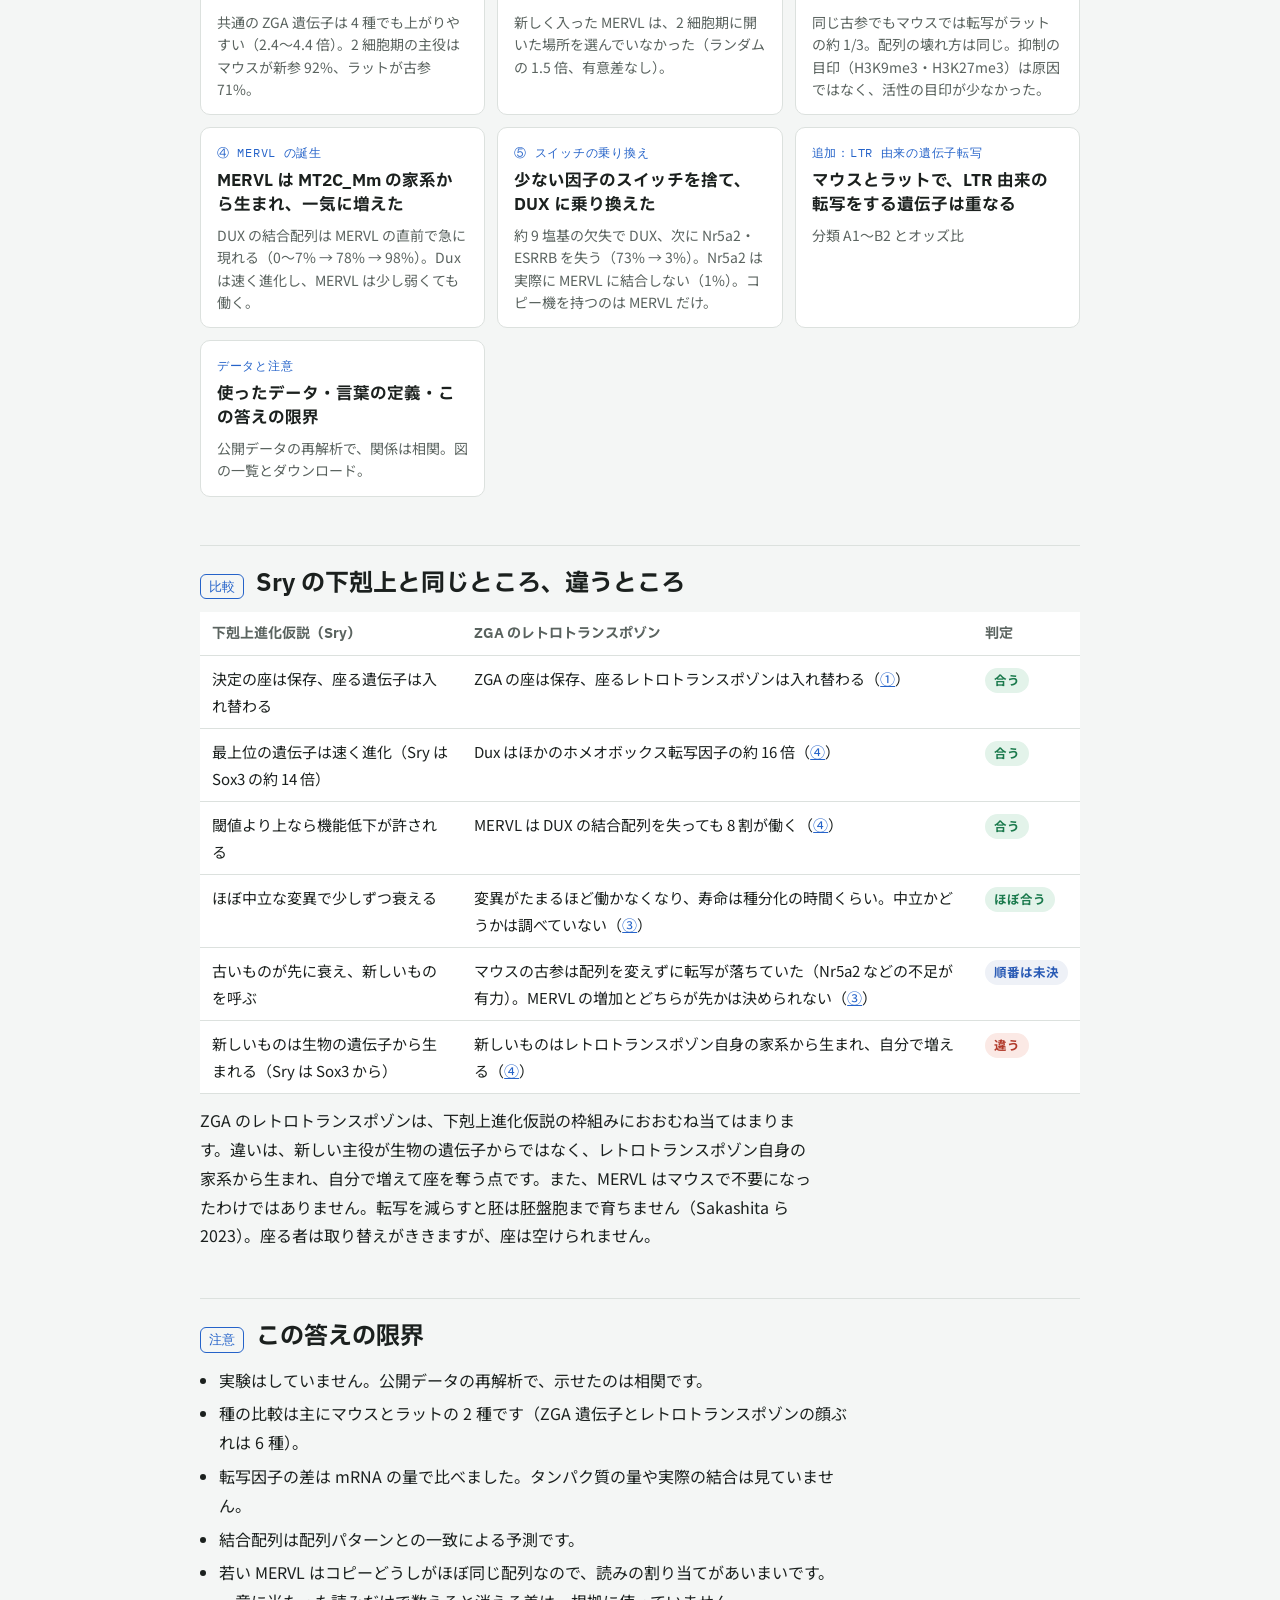
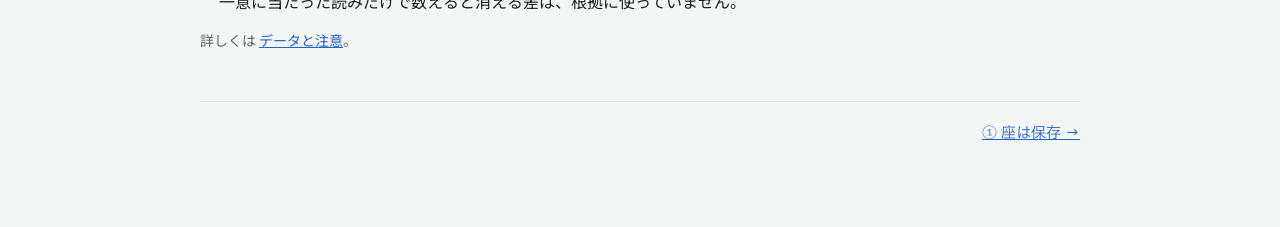
==== commit b70e15f6: "Add LTR-derived transcription classification page Co-Authored-By: Claude Sonnet 5.5 <noreply@anthrop" ====
--- a/index.html
+++ b/index.html
@@ -43,6 +43,7 @@
     <a class="card" href="decline.html"><span class="n">③ 古参の衰え</span><b>古参は変異で衰え、マウスでは動かす因子も少ない</b><span class="s">同じ古参でもマウスでは転写がラットの約 1/3。配列の壊れ方は同じ。抑制の目印（H3K9me3・H3K27me3）は原因ではなく、活性の目印が少なかった。</span></a>
     <a class="card" href="origin.html"><span class="n">④ MERVL の誕生</span><b>MERVL は MT2C_Mm の家系から生まれ、一気に増えた</b><span class="s">DUX の結合配列は MERVL の直前で急に現れる（0〜7% → 78% → 98%）。Dux は速く進化し、MERVL は少し弱くても働く。</span></a>
     <a class="card" href="switch.html"><span class="n">⑤ スイッチの乗り換え</span><b>少ない因子のスイッチを捨て、DUX に乗り換えた</b><span class="s">約 9 塩基の欠失で DUX、次に Nr5a2・ESRRB を失う（73% → 3%）。Nr5a2 は実際に MERVL に結合しない（1%）。コピー機を持つのは MERVL だけ。</span></a>
+    <a class="card" href="chim_cases.html"><span class="n">追加：LTR 由来の遺伝子転写</span><b>マウスとラットで、LTR 由来の転写をする遺伝子は重なる</b><span class="s">分類 A1〜B2 とオッズ比</span></a>
     <a class="card" href="methods.html"><span class="n">データと注意</span><b>使ったデータ・言葉の定義・この答えの限界</b><span class="s">公開データの再解析で、関係は相関。図の一覧とダウンロード。</span></a>
   </div>
 </section>
